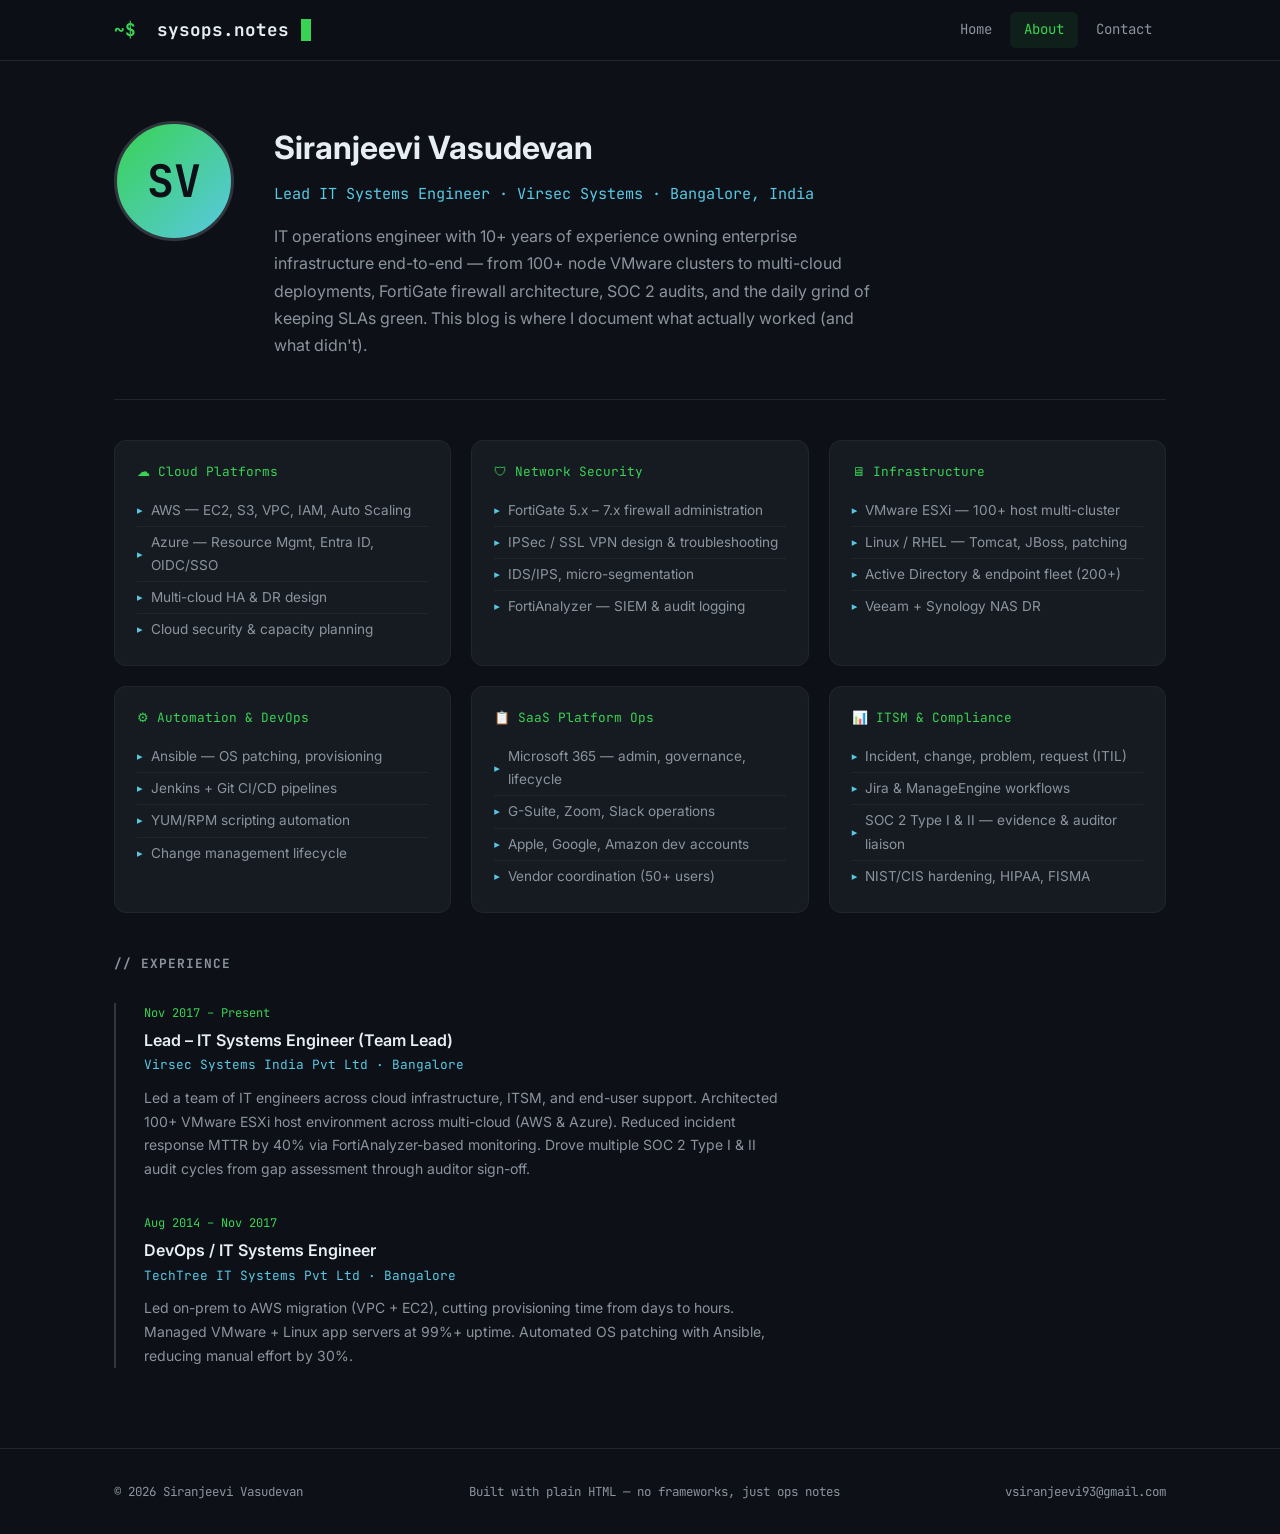
==== about.html @ 135f6912 "Initial commit: SysOps Notes site (home, about, first post)" ====
<!DOCTYPE html>
<html lang="en">
<head>
  <meta charset="UTF-8" />
  <meta name="viewport" content="width=device-width, initial-scale=1.0" />
  <title>About — Siranjeevi Vasudevan</title>
  <link rel="preconnect" href="https://fonts.googleapis.com">
  <link rel="preconnect" href="https://fonts.gstatic.com" crossorigin>
  <link href="https://fonts.googleapis.com/css2?family=Inter:wght@400;500;600;700&family=JetBrains+Mono:wght@400;500;700&display=swap" rel="stylesheet">
  <link rel="stylesheet" href="css/style.css" />
</head>
<body>

<header class="topbar">
  <div class="container topbar-inner">
    <a href="index.html" class="brand">
      <span class="brand-prompt">~$</span>&nbsp;sysops.notes<span class="brand-cursor"></span>
    </a>
    <nav class="nav">
      <a href="index.html">Home</a>
      <a href="about.html" class="active">About</a>
      <a href="mailto:vsiranjeevi93@gmail.com">Contact</a>
    </nav>
  </div>
</header>

<div class="container">

  <div class="about-hero">
    <div class="about-avatar">SV</div>
    <div class="about-intro">
      <h1>Siranjeevi Vasudevan</h1>
      <div class="role">Lead IT Systems Engineer · Virsec Systems · Bangalore, India</div>
      <p>
        IT operations engineer with 10+ years of experience owning enterprise infrastructure end-to-end —
        from 100+ node VMware clusters to multi-cloud deployments, FortiGate firewall architecture,
        SOC 2 audits, and the daily grind of keeping SLAs green. This blog is where I document what
        actually worked (and what didn't).
      </p>
    </div>
  </div>

  <div class="skills-grid">

    <div class="skill-card">
      <div class="skill-card-title">☁ Cloud Platforms</div>
      <ul>
        <li>AWS — EC2, S3, VPC, IAM, Auto Scaling</li>
        <li>Azure — Resource Mgmt, Entra ID, OIDC/SSO</li>
        <li>Multi-cloud HA &amp; DR design</li>
        <li>Cloud security &amp; capacity planning</li>
      </ul>
    </div>

    <div class="skill-card">
      <div class="skill-card-title">🛡 Network Security</div>
      <ul>
        <li>FortiGate 5.x – 7.x firewall administration</li>
        <li>IPSec / SSL VPN design &amp; troubleshooting</li>
        <li>IDS/IPS, micro-segmentation</li>
        <li>FortiAnalyzer — SIEM &amp; audit logging</li>
      </ul>
    </div>

    <div class="skill-card">
      <div class="skill-card-title">🖥 Infrastructure</div>
      <ul>
        <li>VMware ESXi — 100+ host multi-cluster</li>
        <li>Linux / RHEL — Tomcat, JBoss, patching</li>
        <li>Active Directory &amp; endpoint fleet (200+)</li>
        <li>Veeam + Synology NAS DR</li>
      </ul>
    </div>

    <div class="skill-card">
      <div class="skill-card-title">⚙ Automation &amp; DevOps</div>
      <ul>
        <li>Ansible — OS patching, provisioning</li>
        <li>Jenkins + Git CI/CD pipelines</li>
        <li>YUM/RPM scripting automation</li>
        <li>Change management lifecycle</li>
      </ul>
    </div>

    <div class="skill-card">
      <div class="skill-card-title">📋 SaaS Platform Ops</div>
      <ul>
        <li>Microsoft 365 — admin, governance, lifecycle</li>
        <li>G-Suite, Zoom, Slack operations</li>
        <li>Apple, Google, Amazon dev accounts</li>
        <li>Vendor coordination (50+ users)</li>
      </ul>
    </div>

    <div class="skill-card">
      <div class="skill-card-title">📊 ITSM &amp; Compliance</div>
      <ul>
        <li>Incident, change, problem, request (ITIL)</li>
        <li>Jira &amp; ManageEngine workflows</li>
        <li>SOC 2 Type I &amp; II — evidence &amp; auditor liaison</li>
        <li>NIST/CIS hardening, HIPAA, FISMA</li>
      </ul>
    </div>

  </div>

  <!-- Timeline -->
  <div style="margin: 40px 0 80px;">
    <h2 style="font-family: var(--font-mono); color: var(--text-dim); font-size: 0.8rem; text-transform: uppercase; letter-spacing: .08em; margin-bottom: 28px;">
      // Experience
    </h2>

    <div style="border-left: 2px solid var(--border); padding-left: 28px; display: flex; flex-direction: column; gap: 32px;">

      <div>
        <div style="font-family: var(--font-mono); font-size: 0.75rem; color: var(--green); margin-bottom: 4px;">Nov 2017 – Present</div>
        <div style="font-weight: 600; color: var(--text-head); font-size: 1rem;">Lead – IT Systems Engineer (Team Lead)</div>
        <div style="font-family: var(--font-mono); font-size: 0.8rem; color: var(--cyan); margin-bottom: 10px;">Virsec Systems India Pvt Ltd · Bangalore</div>
        <p style="font-size: 0.875rem; color: var(--text-dim); max-width: 640px;">
          Led a team of IT engineers across cloud infrastructure, ITSM, and end-user support.
          Architected 100+ VMware ESXi host environment across multi-cloud (AWS &amp; Azure).
          Reduced incident response MTTR by 40% via FortiAnalyzer-based monitoring.
          Drove multiple SOC 2 Type I &amp; II audit cycles from gap assessment through auditor sign-off.
        </p>
      </div>

      <div>
        <div style="font-family: var(--font-mono); font-size: 0.75rem; color: var(--green); margin-bottom: 4px;">Aug 2014 – Nov 2017</div>
        <div style="font-weight: 600; color: var(--text-head); font-size: 1rem;">DevOps / IT Systems Engineer</div>
        <div style="font-family: var(--font-mono); font-size: 0.8rem; color: var(--cyan); margin-bottom: 10px;">TechTree IT Systems Pvt Ltd · Bangalore</div>
        <p style="font-size: 0.875rem; color: var(--text-dim); max-width: 640px;">
          Led on-prem to AWS migration (VPC + EC2), cutting provisioning time from days to hours.
          Managed VMware + Linux app servers at 99%+ uptime. Automated OS patching with Ansible,
          reducing manual effort by 30%.
        </p>
      </div>

    </div>
  </div>

</div>

<footer>
  <div class="container footer-inner">
    <span>© 2026 Siranjeevi Vasudevan</span>
    <span>Built with plain HTML — no frameworks, just ops notes</span>
    <span><a href="mailto:vsiranjeevi93@gmail.com">vsiranjeevi93@gmail.com</a></span>
  </div>
</footer>

<script src="js/main.js"></script>
</body>
</html>
---- css/style.css ----
/* ===== TOKENS ===== */
:root {
  --bg:         #0d1117;
  --bg-card:    #161b22;
  --bg-hover:   #1c2430;
  --border:     #30363d;
  --border-dim: #21262d;
  --green:      #39d353;
  --cyan:       #58c8e3;
  --orange:     #f0883e;
  --purple:     #a371f7;
  --text:       #c9d1d9;
  --text-dim:   #8b949e;
  --text-head:  #e6edf3;
  --font-mono:  'JetBrains Mono', 'Fira Code', 'Cascadia Code', 'Courier New', monospace;
  --font-body:  'Inter', 'Segoe UI', system-ui, sans-serif;
  --radius:     6px;
  --radius-lg:  12px;
}

/* ===== RESET ===== */
*, *::before, *::after { box-sizing: border-box; margin: 0; padding: 0; }
html { scroll-behavior: smooth; }
body {
  background: var(--bg);
  color: var(--text);
  font-family: var(--font-body);
  font-size: 16px;
  line-height: 1.7;
  min-height: 100vh;
}
a { color: var(--cyan); text-decoration: none; }
a:hover { color: var(--green); }
img { max-width: 100%; display: block; }

/* ===== SCROLLBAR ===== */
::-webkit-scrollbar { width: 6px; }
::-webkit-scrollbar-track { background: var(--bg); }
::-webkit-scrollbar-thumb { background: var(--border); border-radius: 3px; }

/* ===== LAYOUT ===== */
.container {
  max-width: 1100px;
  margin: 0 auto;
  padding: 0 24px;
}
.page-wrapper {
  display: grid;
  grid-template-columns: 1fr 300px;
  gap: 40px;
  padding: 40px 0 80px;
}
@media (max-width: 860px) {
  .page-wrapper { grid-template-columns: 1fr; }
  .sidebar { order: -1; }
}

/* ===== TOPBAR ===== */
.topbar {
  border-bottom: 1px solid var(--border-dim);
  background: rgba(13,17,23,0.95);
  backdrop-filter: blur(8px);
  position: sticky;
  top: 0;
  z-index: 100;
}
.topbar-inner {
  display: flex;
  align-items: center;
  justify-content: space-between;
  height: 60px;
  gap: 24px;
}
.brand {
  display: flex;
  align-items: center;
  gap: 10px;
  font-family: var(--font-mono);
  font-size: 1.1rem;
  font-weight: 700;
  color: var(--text-head);
  white-space: nowrap;
}
.brand-prompt { color: var(--green); }
.brand-cursor {
  display: inline-block;
  width: 10px;
  height: 1.2em;
  background: var(--green);
  vertical-align: middle;
  animation: blink 1.1s step-end infinite;
  margin-left: 2px;
}
@keyframes blink { 50% { opacity: 0; } }

.nav { display: flex; align-items: center; gap: 4px; }
.nav a {
  font-size: 0.875rem;
  font-family: var(--font-mono);
  color: var(--text-dim);
  padding: 6px 14px;
  border-radius: var(--radius);
  transition: color .15s, background .15s;
}
.nav a:hover, .nav a.active {
  color: var(--green);
  background: rgba(57,211,83,.08);
}

/* ===== HERO ===== */
.hero {
  padding: 60px 0 48px;
  border-bottom: 1px solid var(--border-dim);
}
.hero-shell {
  background: var(--bg-card);
  border: 1px solid var(--border);
  border-radius: var(--radius-lg);
  padding: 32px 36px;
  font-family: var(--font-mono);
  font-size: 0.9rem;
  line-height: 1.9;
  position: relative;
  overflow: hidden;
}
.hero-shell::before {
  content: '';
  position: absolute;
  inset: 0;
  background: radial-gradient(ellipse at 80% 20%, rgba(57,211,83,.05) 0%, transparent 60%);
  pointer-events: none;
}
.shell-bar {
  display: flex;
  align-items: center;
  gap: 8px;
  margin-bottom: 24px;
}
.shell-dot {
  width: 12px; height: 12px;
  border-radius: 50%;
}
.shell-dot:nth-child(1) { background: #ff5f56; }
.shell-dot:nth-child(2) { background: #ffbd2e; }
.shell-dot:nth-child(3) { background: #27c93f; }
.shell-title {
  font-size: 0.75rem;
  color: var(--text-dim);
  margin-left: auto;
}
.shell-line { margin-bottom: 4px; }
.sh-prompt { color: var(--green); }
.sh-cmd { color: var(--text-head); }
.sh-key { color: var(--cyan); }
.sh-val { color: var(--orange); }
.sh-comment { color: var(--text-dim); }
.sh-success { color: var(--green); }
.hero-tagline {
  font-size: 1.05rem;
  color: var(--text);
  margin-top: 20px;
  font-family: var(--font-body);
  line-height: 1.6;
}
.hero-tagline strong { color: var(--text-head); }

/* ===== STATS BAR ===== */
.stats-bar {
  display: flex;
  gap: 32px;
  padding: 20px 0;
  border-bottom: 1px solid var(--border-dim);
  flex-wrap: wrap;
}
.stat { display: flex; flex-direction: column; }
.stat-num {
  font-family: var(--font-mono);
  font-size: 1.5rem;
  font-weight: 700;
  color: var(--green);
}
.stat-label { font-size: 0.8rem; color: var(--text-dim); }

/* ===== SEARCH ===== */
.search-wrap { margin: 32px 0 20px; position: relative; }
.search-icon {
  position: absolute;
  left: 14px;
  top: 50%;
  transform: translateY(-50%);
  color: var(--text-dim);
  font-family: var(--font-mono);
  font-size: 0.85rem;
  pointer-events: none;
}
#search {
  width: 100%;
  background: var(--bg-card);
  border: 1px solid var(--border);
  border-radius: var(--radius);
  color: var(--text);
  font-family: var(--font-mono);
  font-size: 0.9rem;
  padding: 12px 16px 12px 40px;
  outline: none;
  transition: border-color .2s;
}
#search::placeholder { color: var(--text-dim); }
#search:focus { border-color: var(--green); }

/* ===== CATEGORY PILLS ===== */
.categories {
  display: flex;
  gap: 8px;
  flex-wrap: wrap;
  margin-bottom: 28px;
}
.cat-pill {
  font-family: var(--font-mono);
  font-size: 0.75rem;
  padding: 4px 12px;
  border-radius: 20px;
  border: 1px solid var(--border);
  background: transparent;
  color: var(--text-dim);
  cursor: pointer;
  transition: all .15s;
}
.cat-pill:hover, .cat-pill.active {
  border-color: var(--green);
  color: var(--green);
  background: rgba(57,211,83,.07);
}

/* ===== POST CARDS ===== */
.posts-grid { display: flex; flex-direction: column; gap: 16px; }

.post-card {
  background: var(--bg-card);
  border: 1px solid var(--border-dim);
  border-radius: var(--radius-lg);
  padding: 24px 28px;
  cursor: pointer;
  transition: border-color .2s, transform .15s, background .2s;
  position: relative;
  overflow: hidden;
}
.post-card::before {
  content: '';
  position: absolute;
  left: 0; top: 0; bottom: 0;
  width: 3px;
  background: var(--green);
  opacity: 0;
  transition: opacity .2s;
  border-radius: 3px 0 0 3px;
}
.post-card:hover {
  border-color: var(--border);
  background: var(--bg-hover);
  transform: translateX(4px);
}
.post-card:hover::before { opacity: 1; }

.post-meta {
  display: flex;
  align-items: center;
  gap: 12px;
  margin-bottom: 10px;
  flex-wrap: wrap;
}
.post-tag {
  font-family: var(--font-mono);
  font-size: 0.7rem;
  padding: 2px 8px;
  border-radius: 4px;
  font-weight: 600;
  letter-spacing: .03em;
  text-transform: uppercase;
}
.tag-cloud   { background: rgba(88,200,227,.12); color: var(--cyan); }
.tag-network { background: rgba(163,113,247,.12); color: var(--purple); }
.tag-linux   { background: rgba(57,211,83,.12);  color: var(--green); }
.tag-security{ background: rgba(240,136,62,.12); color: var(--orange); }
.tag-vmware  { background: rgba(88,200,227,.12); color: var(--cyan); }
.tag-itsm    { background: rgba(163,113,247,.12); color: var(--purple); }
.tag-windows { background: rgba(88,200,227,.12); color: var(--cyan); }

.post-date {
  font-family: var(--font-mono);
  font-size: 0.75rem;
  color: var(--text-dim);
}
.post-read-time {
  font-size: 0.75rem;
  color: var(--text-dim);
}
.post-card h2 {
  font-size: 1.1rem;
  font-weight: 600;
  color: var(--text-head);
  margin-bottom: 8px;
  line-height: 1.4;
}
.post-card h2:hover { color: var(--cyan); }
.post-excerpt {
  font-size: 0.875rem;
  color: var(--text-dim);
  line-height: 1.65;
  margin-bottom: 14px;
}
.post-footer {
  display: flex;
  align-items: center;
  justify-content: space-between;
}
.post-tags-list { display: flex; gap: 6px; flex-wrap: wrap; }
.post-tag-small {
  font-family: var(--font-mono);
  font-size: 0.7rem;
  color: var(--text-dim);
}
.post-tag-small::before { content: '#'; }
.read-link {
  font-family: var(--font-mono);
  font-size: 0.8rem;
  color: var(--green);
  opacity: 0;
  transition: opacity .2s;
}
.post-card:hover .read-link { opacity: 1; }

/* ===== SIDEBAR ===== */
.sidebar { display: flex; flex-direction: column; gap: 24px; }

.widget {
  background: var(--bg-card);
  border: 1px solid var(--border-dim);
  border-radius: var(--radius-lg);
  padding: 20px 22px;
}
.widget-title {
  font-family: var(--font-mono);
  font-size: 0.75rem;
  text-transform: uppercase;
  letter-spacing: .08em;
  color: var(--text-dim);
  margin-bottom: 16px;
  display: flex;
  align-items: center;
  gap: 8px;
}
.widget-title::before {
  content: '//';
  color: var(--green);
}

/* Profile widget */
.profile-avatar {
  width: 64px; height: 64px;
  border-radius: 50%;
  background: linear-gradient(135deg, var(--green), var(--cyan));
  display: flex; align-items: center; justify-content: center;
  font-family: var(--font-mono);
  font-size: 1.5rem;
  color: var(--bg);
  font-weight: 700;
  margin-bottom: 14px;
}
.profile-name {
  font-weight: 600;
  color: var(--text-head);
  font-size: 0.95rem;
}
.profile-role {
  font-family: var(--font-mono);
  font-size: 0.75rem;
  color: var(--cyan);
  margin: 2px 0 10px;
}
.profile-bio {
  font-size: 0.8rem;
  color: var(--text-dim);
  line-height: 1.6;
}
.profile-certs {
  margin-top: 14px;
  display: flex;
  flex-direction: column;
  gap: 6px;
}
.cert-badge {
  font-family: var(--font-mono);
  font-size: 0.7rem;
  padding: 3px 8px;
  border-radius: 4px;
  background: rgba(57,211,83,.08);
  border: 1px solid rgba(57,211,83,.2);
  color: var(--green);
  display: inline-block;
}

/* Stack widget */
.stack-list { display: flex; flex-direction: column; gap: 10px; }
.stack-item { display: flex; align-items: center; justify-content: space-between; }
.stack-name { font-size: 0.82rem; color: var(--text); }
.stack-bar-wrap {
  width: 90px;
  height: 4px;
  background: var(--border-dim);
  border-radius: 2px;
  overflow: hidden;
}
.stack-bar {
  height: 100%;
  border-radius: 2px;
  background: linear-gradient(90deg, var(--green), var(--cyan));
}

/* Recent tags widget */
.tag-cloud-widget { display: flex; flex-wrap: wrap; gap: 8px; }
.tag-widget-pill {
  font-family: var(--font-mono);
  font-size: 0.72rem;
  padding: 3px 10px;
  border-radius: 4px;
  border: 1px solid var(--border);
  color: var(--text-dim);
  cursor: pointer;
  transition: all .15s;
}
.tag-widget-pill:hover {
  border-color: var(--cyan);
  color: var(--cyan);
}

/* ===== FOOTER ===== */
footer {
  border-top: 1px solid var(--border-dim);
  padding: 32px 0;
  text-align: center;
  font-family: var(--font-mono);
  font-size: 0.78rem;
  color: var(--text-dim);
}
footer a { color: var(--text-dim); }
footer a:hover { color: var(--green); }
.footer-inner {
  display: flex;
  align-items: center;
  justify-content: space-between;
  flex-wrap: wrap;
  gap: 12px;
}

/* ===== POST PAGE ===== */
.post-header {
  padding: 48px 0 32px;
  border-bottom: 1px solid var(--border-dim);
  margin-bottom: 40px;
}
.post-header h1 {
  font-size: 2rem;
  font-weight: 700;
  color: var(--text-head);
  line-height: 1.3;
  margin: 16px 0 20px;
}
.post-body {
  max-width: 720px;
}
.post-body h2 {
  font-size: 1.3rem;
  color: var(--text-head);
  margin: 36px 0 14px;
  padding-bottom: 8px;
  border-bottom: 1px solid var(--border-dim);
}
.post-body h3 {
  font-size: 1.05rem;
  color: var(--cyan);
  margin: 24px 0 10px;
  font-family: var(--font-mono);
}
.post-body p { margin-bottom: 18px; }
.post-body ul, .post-body ol {
  margin: 0 0 18px 24px;
}
.post-body li { margin-bottom: 6px; }
.post-body code {
  font-family: var(--font-mono);
  font-size: 0.85em;
  background: var(--bg-card);
  border: 1px solid var(--border-dim);
  border-radius: 4px;
  padding: 1px 6px;
  color: var(--orange);
}
.post-body pre {
  background: var(--bg-card);
  border: 1px solid var(--border);
  border-radius: var(--radius);
  padding: 20px 24px;
  overflow-x: auto;
  margin-bottom: 20px;
  position: relative;
}
.post-body pre code {
  background: none;
  border: none;
  padding: 0;
  color: var(--text);
  font-size: 0.875rem;
  line-height: 1.8;
}
.pre-label {
  position: absolute;
  top: 8px; right: 12px;
  font-family: var(--font-mono);
  font-size: 0.7rem;
  color: var(--text-dim);
}
.callout {
  border-left: 3px solid var(--orange);
  background: rgba(240,136,62,.06);
  border-radius: 0 var(--radius) var(--radius) 0;
  padding: 16px 20px;
  margin-bottom: 20px;
  font-size: 0.875rem;
}
.callout.info { border-color: var(--cyan); background: rgba(88,200,227,.06); }
.callout.success { border-color: var(--green); background: rgba(57,211,83,.06); }
.callout strong { color: var(--text-head); }

/* ===== ABOUT PAGE ===== */
.about-hero {
  padding: 60px 0 40px;
  display: flex;
  align-items: flex-start;
  gap: 40px;
  border-bottom: 1px solid var(--border-dim);
  flex-wrap: wrap;
}
.about-avatar {
  width: 120px; height: 120px;
  border-radius: 50%;
  background: linear-gradient(135deg, var(--green), var(--cyan));
  display: flex; align-items: center; justify-content: center;
  font-family: var(--font-mono);
  font-size: 2.8rem;
  color: var(--bg);
  font-weight: 700;
  flex-shrink: 0;
  border: 3px solid var(--border);
}
.about-intro h1 {
  font-size: 2rem;
  color: var(--text-head);
  margin-bottom: 6px;
}
.about-intro .role {
  font-family: var(--font-mono);
  color: var(--cyan);
  font-size: 0.95rem;
  margin-bottom: 16px;
}
.about-intro p { color: var(--text-dim); max-width: 600px; }

.skills-grid {
  display: grid;
  grid-template-columns: repeat(auto-fill, minmax(280px, 1fr));
  gap: 20px;
  margin: 40px 0;
}
.skill-card {
  background: var(--bg-card);
  border: 1px solid var(--border-dim);
  border-radius: var(--radius-lg);
  padding: 20px 22px;
}
.skill-card-title {
  font-family: var(--font-mono);
  font-size: 0.8rem;
  color: var(--green);
  margin-bottom: 12px;
  display: flex;
  align-items: center;
  gap: 8px;
}
.skill-card ul { list-style: none; }
.skill-card li {
  font-size: 0.85rem;
  color: var(--text-dim);
  padding: 4px 0;
  border-bottom: 1px solid var(--border-dim);
  display: flex;
  align-items: center;
  gap: 8px;
}
.skill-card li:last-child { border-bottom: none; }
.skill-card li::before { content: '▸'; color: var(--cyan); font-size: 0.7rem; }

/* ===== RESPONSIVE ===== */
@media (max-width: 600px) {
  .topbar-inner { gap: 12px; }
  .nav a { padding: 6px 10px; font-size: 0.8rem; }
  .hero-shell { padding: 20px; }
  .post-card { padding: 18px 20px; }
  .about-hero { flex-direction: column; }
  .post-header h1 { font-size: 1.5rem; }
}

/* ===== UTILS ===== */
.hidden { display: none !important; }
.no-results {
  text-align: center;
  padding: 60px 20px;
  font-family: var(--font-mono);
  color: var(--text-dim);
  font-size: 0.9rem;
}
.no-results::before { content: '$ '; color: var(--green); }
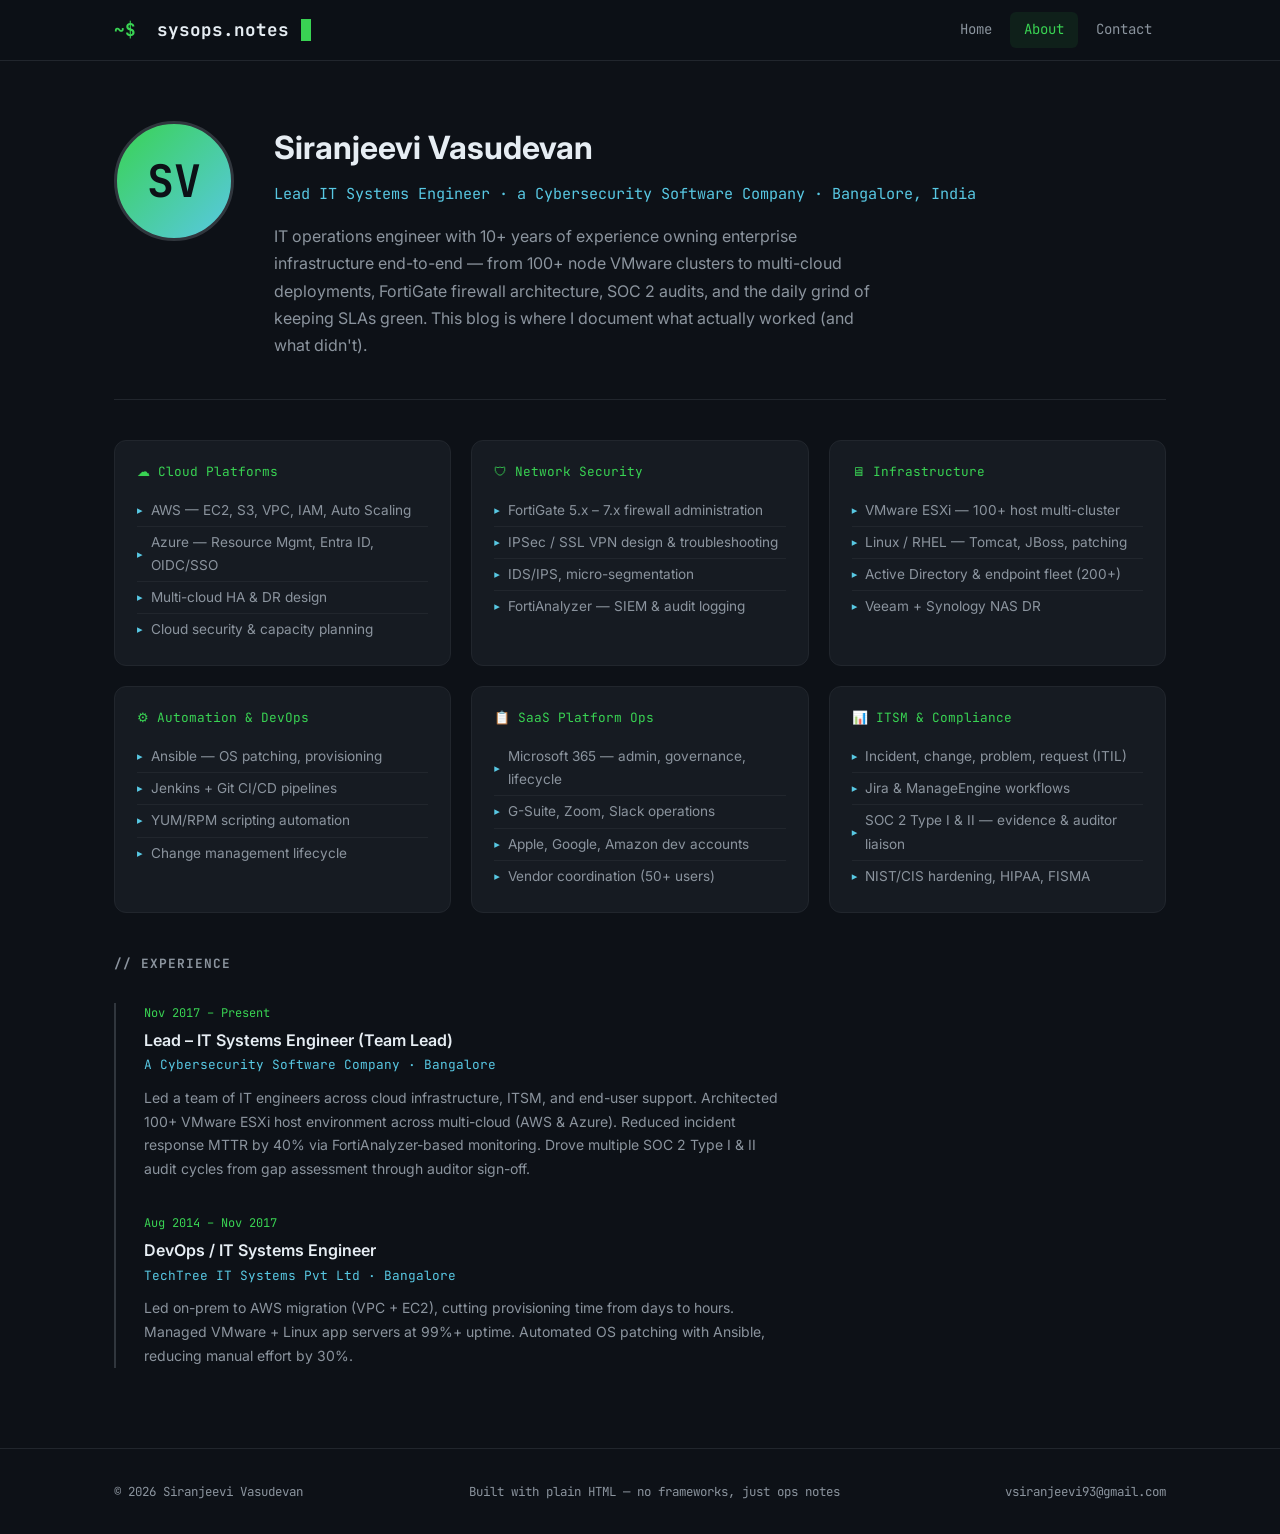
==== commit d3434a3d: "Genericize employer references on all pages Co-Authored-By: Claude Sonnet 5 <noreply@anthropic.com>" ====
--- a/about.html
+++ b/about.html
@@ -30,7 +30,7 @@
     <div class="about-avatar">SV</div>
     <div class="about-intro">
       <h1>Siranjeevi Vasudevan</h1>
-      <div class="role">Lead IT Systems Engineer · Virsec Systems · Bangalore, India</div>
+      <div class="role">Lead IT Systems Engineer · a Cybersecurity Software Company · Bangalore, India</div>
       <p>
         IT operations engineer with 10+ years of experience owning enterprise infrastructure end-to-end —
         from 100+ node VMware clusters to multi-cloud deployments, FortiGate firewall architecture,
@@ -115,7 +115,7 @@
       <div>
         <div style="font-family: var(--font-mono); font-size: 0.75rem; color: var(--green); margin-bottom: 4px;">Nov 2017 – Present</div>
         <div style="font-weight: 600; color: var(--text-head); font-size: 1rem;">Lead – IT Systems Engineer (Team Lead)</div>
-        <div style="font-family: var(--font-mono); font-size: 0.8rem; color: var(--cyan); margin-bottom: 10px;">Virsec Systems India Pvt Ltd · Bangalore</div>
+        <div style="font-family: var(--font-mono); font-size: 0.8rem; color: var(--cyan); margin-bottom: 10px;">A Cybersecurity Software Company · Bangalore</div>
         <p style="font-size: 0.875rem; color: var(--text-dim); max-width: 640px;">
           Led a team of IT engineers across cloud infrastructure, ITSM, and end-user support.
           Architected 100+ VMware ESXi host environment across multi-cloud (AWS &amp; Azure).
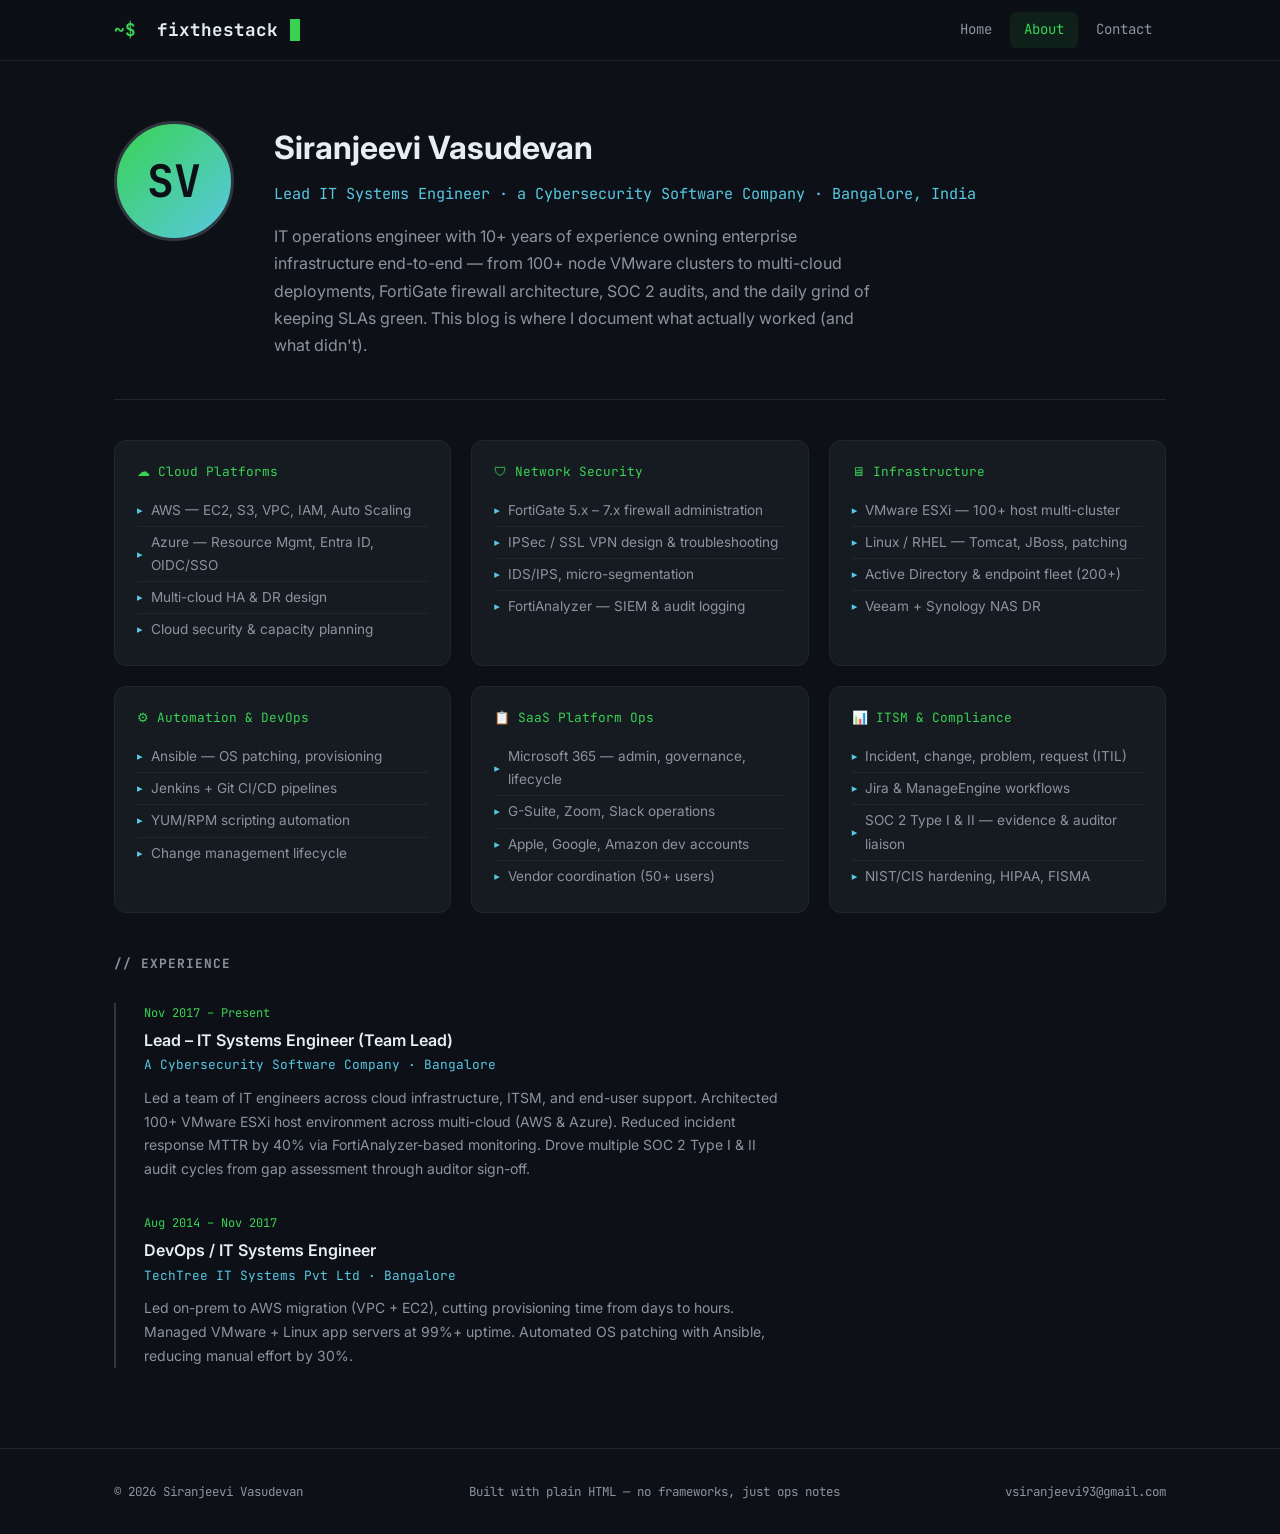
==== commit 71dd2325: "Rebrand site header from sysops.notes to fixthestack Aligns the site's brand name with its actual UR" ====
--- a/about.html
+++ b/about.html
@@ -14,7 +14,7 @@
 <header class="topbar">
   <div class="container topbar-inner">
     <a href="index.html" class="brand">
-      <span class="brand-prompt">~$</span>&nbsp;sysops.notes<span class="brand-cursor"></span>
+      <span class="brand-prompt">~$</span>&nbsp;fixthestack<span class="brand-cursor"></span>
     </a>
     <nav class="nav">
       <a href="index.html">Home</a>
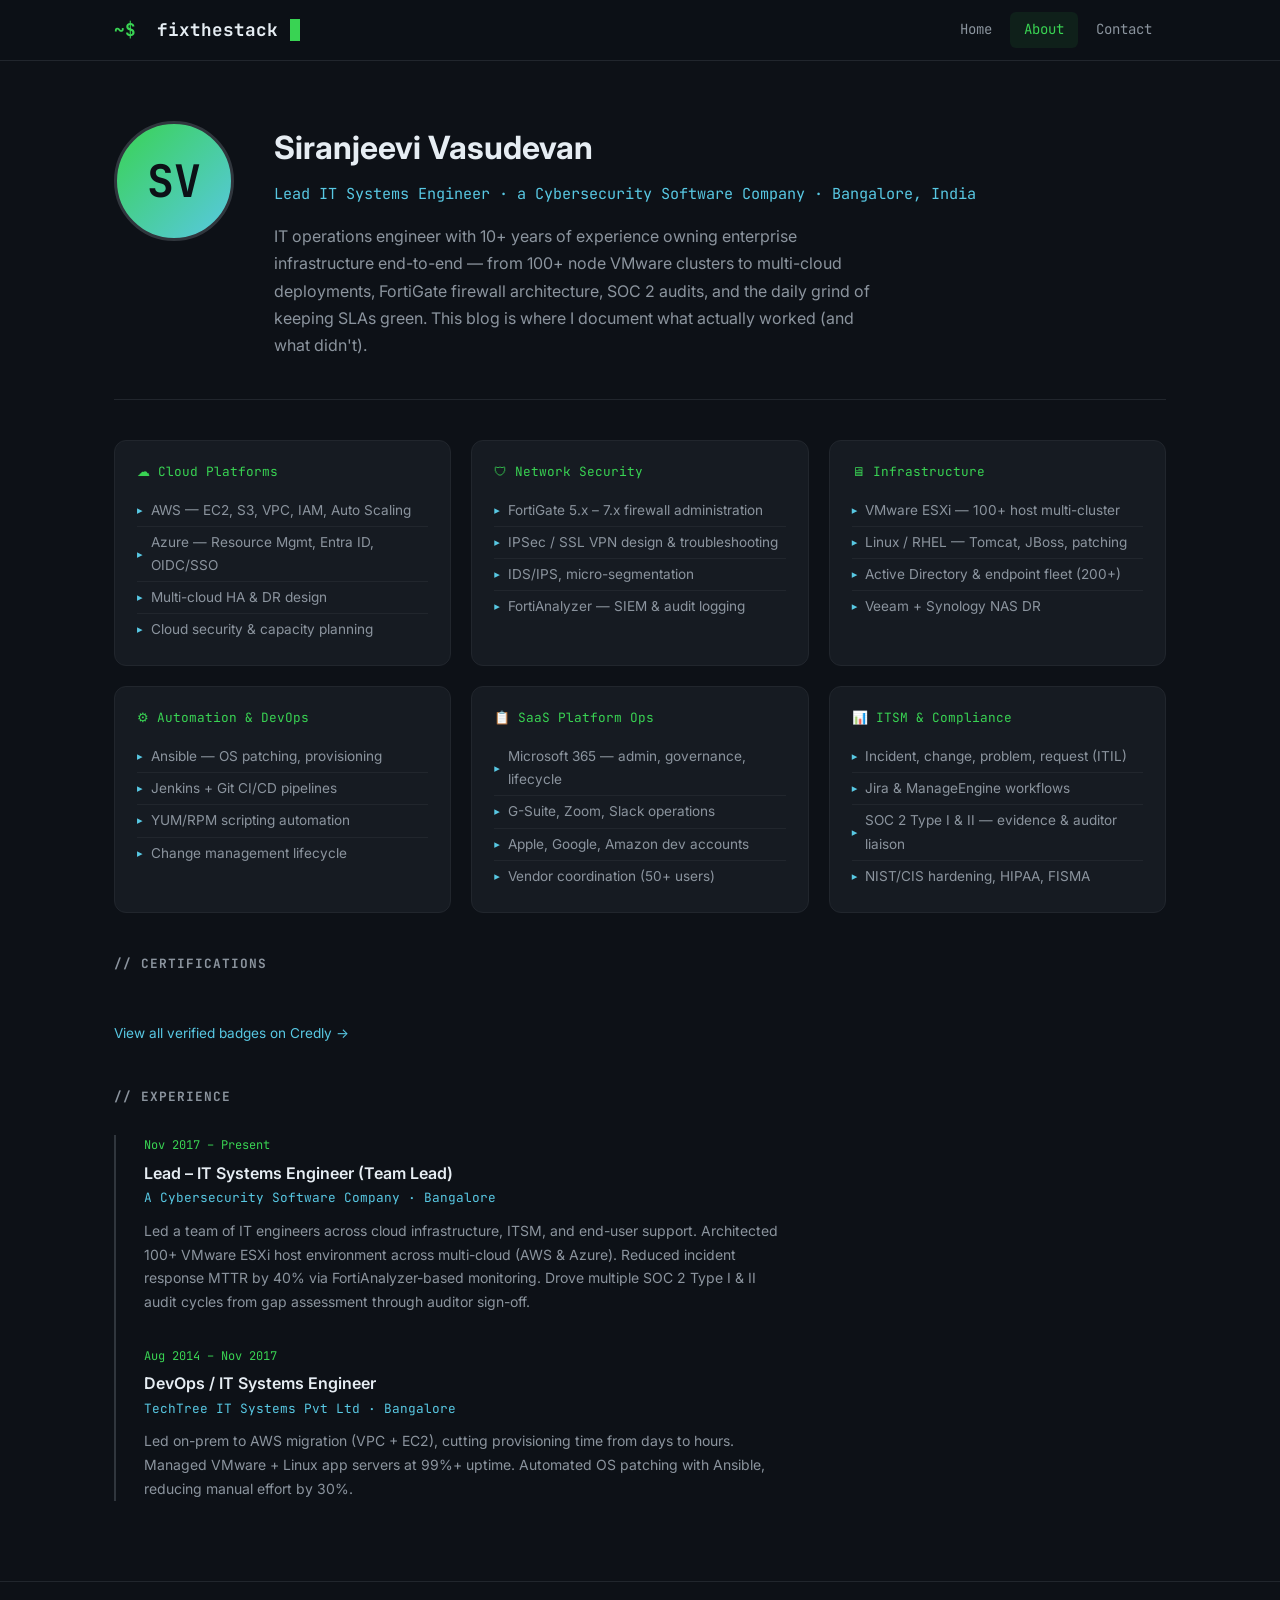
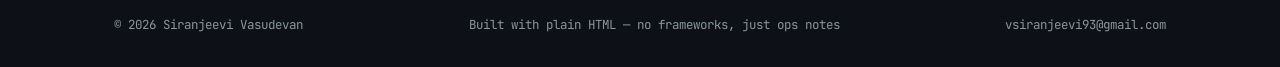
==== commit 1af86171: "Add verified Credly certification badges to About page Embeds 6 badges (3x Fortinet, 2x VMware, plus" ====
--- a/about.html
+++ b/about.html
@@ -104,6 +104,24 @@
 
   </div>
 
+  <!-- Certifications -->
+  <div style="margin: 40px 0;">
+    <h2 style="font-family: var(--font-mono); color: var(--text-dim); font-size: 0.8rem; text-transform: uppercase; letter-spacing: .08em; margin-bottom: 28px;">
+      // Certifications
+    </h2>
+    <div style="display: flex; flex-wrap: wrap; gap: 24px;">
+      <div data-iframe-width="150" data-iframe-height="270" data-share-badge-id="f5dea7b4-507f-40e8-bac6-977c163eee40" data-share-badge-host="https://www.credly.com"></div>
+      <div data-iframe-width="150" data-iframe-height="270" data-share-badge-id="db05841b-8805-4150-80b3-c058d112350a" data-share-badge-host="https://www.credly.com"></div>
+      <div data-iframe-width="150" data-iframe-height="270" data-share-badge-id="d258d9b6-e7ec-479a-8593-ae9686bf6e0c" data-share-badge-host="https://www.credly.com"></div>
+      <div data-iframe-width="150" data-iframe-height="270" data-share-badge-id="e054673a-2c91-41f4-84f3-b9eb070f2daf" data-share-badge-host="https://www.credly.com"></div>
+      <div data-iframe-width="150" data-iframe-height="270" data-share-badge-id="34c0e852-b57f-4611-aaad-354a32de0a2f" data-share-badge-host="https://www.credly.com"></div>
+      <div data-iframe-width="150" data-iframe-height="270" data-share-badge-id="edcc7696-b386-4766-b52b-cd6a70cc84d8" data-share-badge-host="https://www.credly.com"></div>
+    </div>
+    <p style="margin-top: 16px;">
+      <a href="https://www.credly.com/users/siranjeevi/badges/credly" target="_blank" rel="noopener" style="font-size: 0.85rem; color: var(--cyan);">View all verified badges on Credly →</a>
+    </p>
+  </div>
+
   <!-- Timeline -->
   <div style="margin: 40px 0 80px;">
     <h2 style="font-family: var(--font-mono); color: var(--text-dim); font-size: 0.8rem; text-transform: uppercase; letter-spacing: .08em; margin-bottom: 28px;">
@@ -149,5 +167,6 @@
 </footer>
 
 <script src="js/main.js"></script>
+<script type="text/javascript" async src="//cdn.credly.com/assets/utilities/embed.js"></script>
 </body>
 </html>
